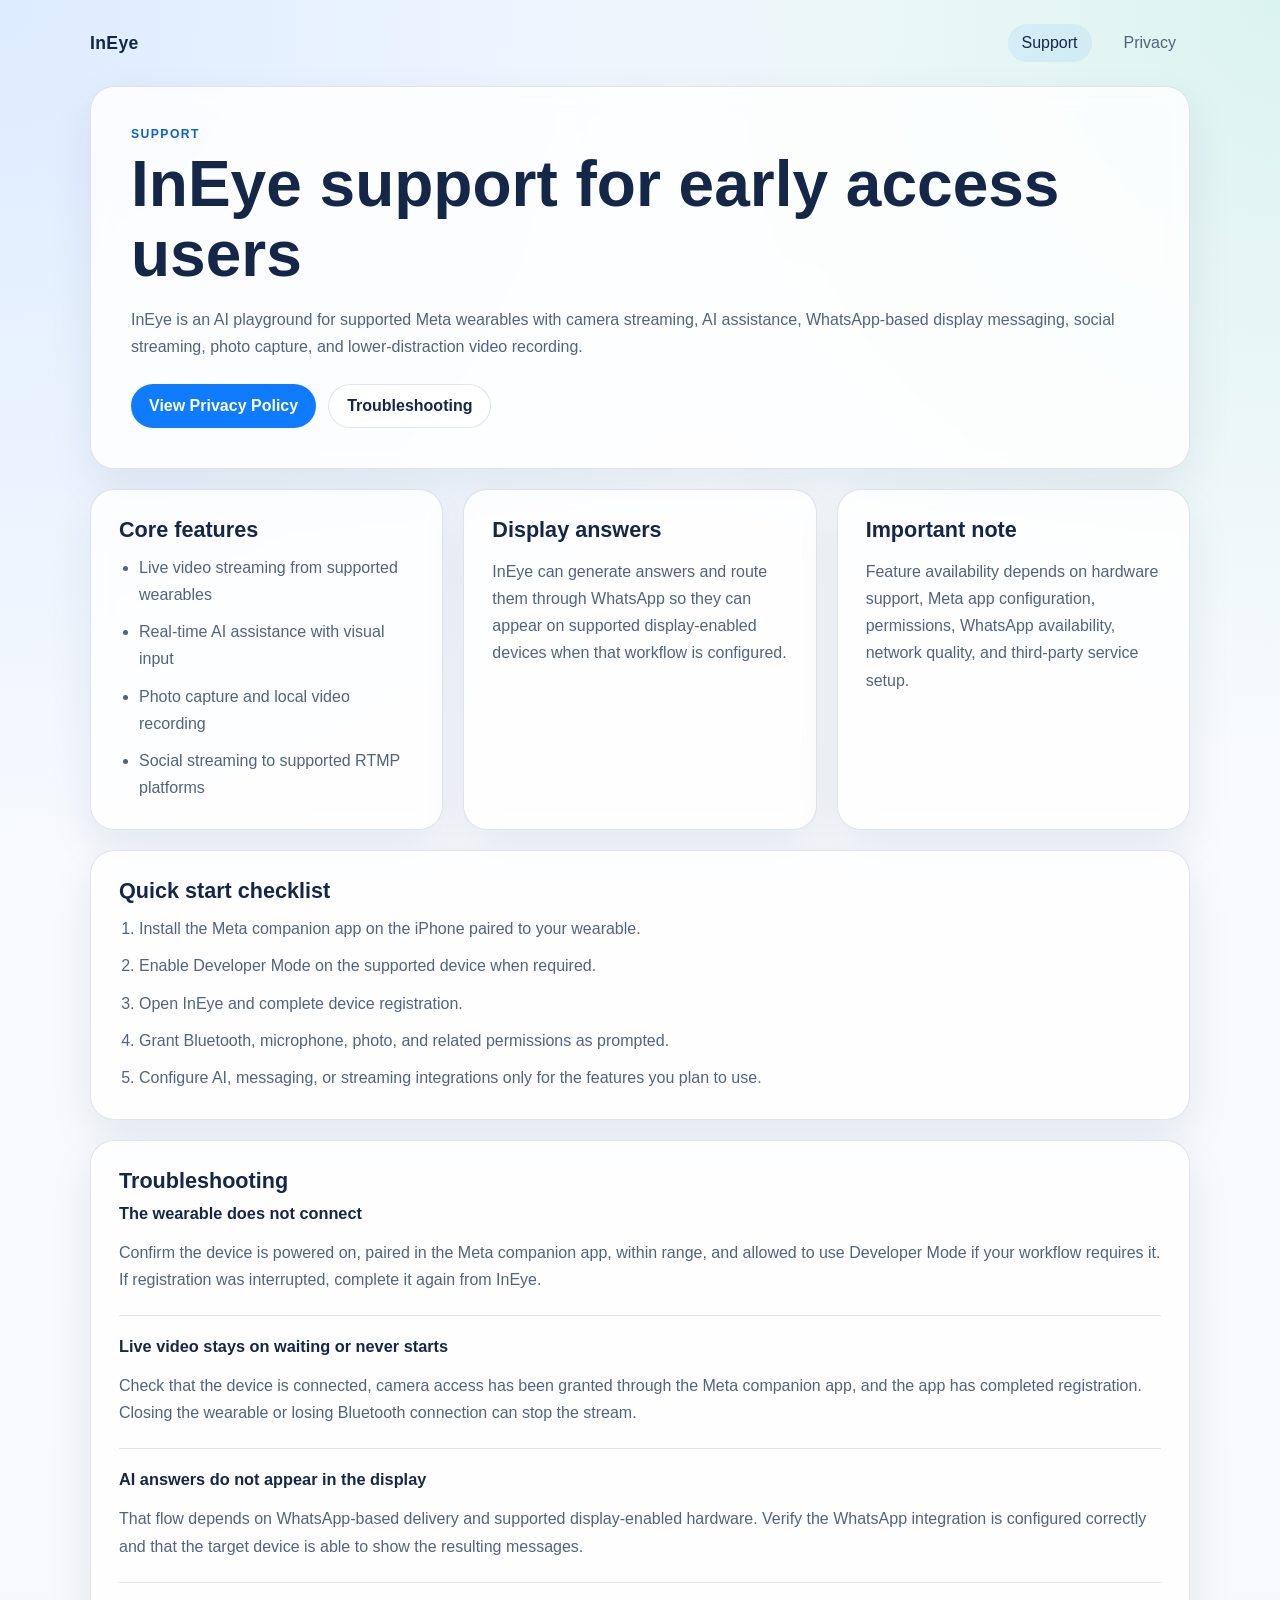
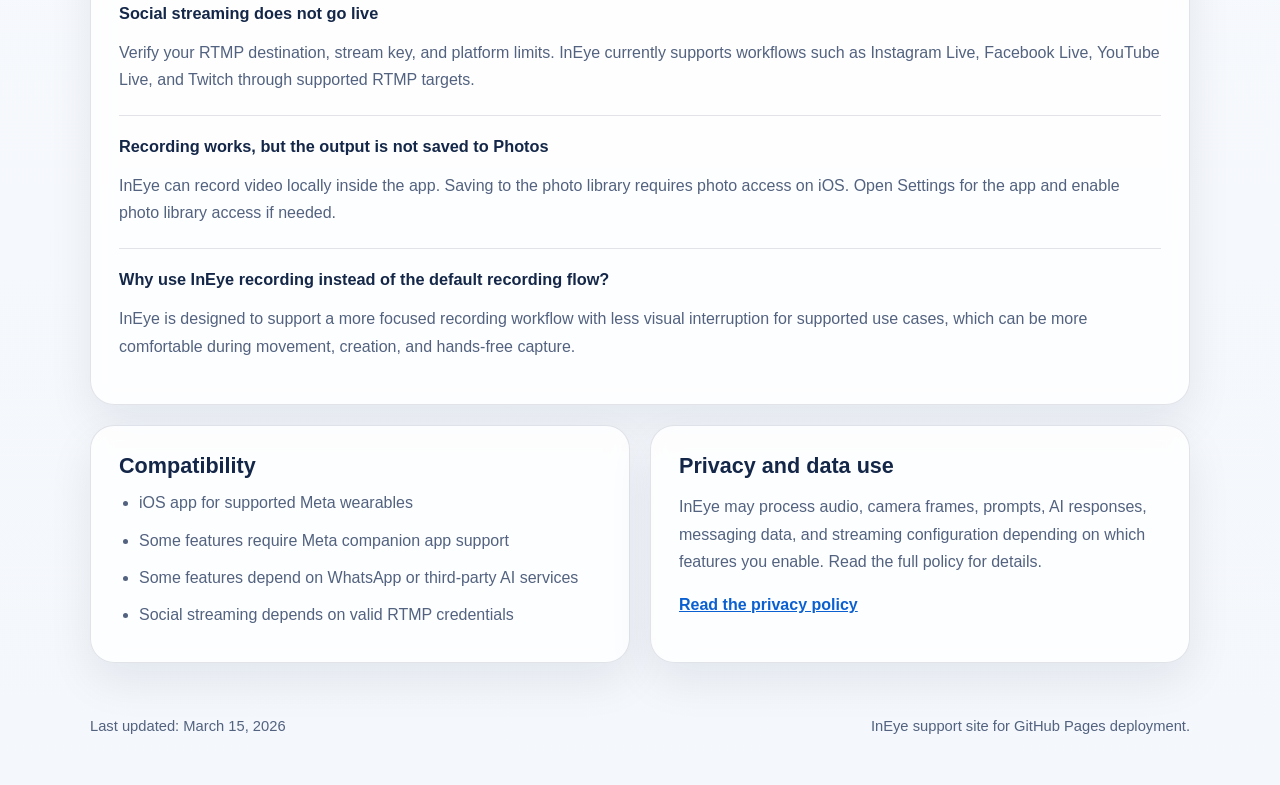
==== index.html @ 04df111a "Publish support docs" ====
<!doctype html>
<html lang="en">
  <head>
    <meta charset="UTF-8" />
    <meta
      name="viewport"
      content="width=device-width, initial-scale=1.0"
    />
    <title>InEye Support</title>
    <meta
      name="description"
      content="Support information for InEye, an AI playground for supported Meta wearables."
    />
    <link rel="stylesheet" href="./styles.css" />
  </head>
  <body>
    <div class="page-shell">
      <header class="topbar">
        <a class="brand" href="./index.html">InEye</a>
        <nav class="topnav" aria-label="Primary">
          <a aria-current="page" href="./index.html">Support</a>
          <a href="./privacy.html">Privacy</a>
        </nav>
      </header>

      <main class="content">
        <section class="hero">
          <p class="eyebrow">Support</p>
          <h1>InEye support for early access users</h1>
          <p class="lede">
            InEye is an AI playground for supported Meta wearables with camera
            streaming, AI assistance, WhatsApp-based display messaging, social
            streaming, photo capture, and lower-distraction video recording.
          </p>
          <div class="hero-actions">
            <a class="button primary" href="./privacy.html">View Privacy Policy</a>
            <a class="button secondary" href="#troubleshooting">Troubleshooting</a>
          </div>
        </section>

        <section class="grid three-up">
          <article class="card">
            <h2>Core features</h2>
            <ul>
              <li>Live video streaming from supported wearables</li>
              <li>Real-time AI assistance with visual input</li>
              <li>Photo capture and local video recording</li>
              <li>Social streaming to supported RTMP platforms</li>
            </ul>
          </article>

          <article class="card">
            <h2>Display answers</h2>
            <p>
              InEye can generate answers and route them through WhatsApp so they
              can appear on supported display-enabled devices when that workflow
              is configured.
            </p>
          </article>

          <article class="card">
            <h2>Important note</h2>
            <p>
              Feature availability depends on hardware support, Meta app
              configuration, permissions, WhatsApp availability, network
              quality, and third-party service setup.
            </p>
          </article>
        </section>

        <section class="card" id="quick-start">
          <h2>Quick start checklist</h2>
          <ol class="number-list">
            <li>Install the Meta companion app on the iPhone paired to your wearable.</li>
            <li>Enable Developer Mode on the supported device when required.</li>
            <li>Open InEye and complete device registration.</li>
            <li>Grant Bluetooth, microphone, photo, and related permissions as prompted.</li>
            <li>Configure AI, messaging, or streaming integrations only for the features you plan to use.</li>
          </ol>
        </section>

        <section class="card" id="troubleshooting">
          <h2>Troubleshooting</h2>

          <div class="faq-item">
            <h3>The wearable does not connect</h3>
            <p>
              Confirm the device is powered on, paired in the Meta companion
              app, within range, and allowed to use Developer Mode if your
              workflow requires it. If registration was interrupted, complete it
              again from InEye.
            </p>
          </div>

          <div class="faq-item">
            <h3>Live video stays on waiting or never starts</h3>
            <p>
              Check that the device is connected, camera access has been granted
              through the Meta companion app, and the app has completed
              registration. Closing the wearable or losing Bluetooth connection
              can stop the stream.
            </p>
          </div>

          <div class="faq-item">
            <h3>AI answers do not appear in the display</h3>
            <p>
              That flow depends on WhatsApp-based delivery and supported
              display-enabled hardware. Verify the WhatsApp integration is
              configured correctly and that the target device is able to show
              the resulting messages.
            </p>
          </div>

          <div class="faq-item">
            <h3>Social streaming does not go live</h3>
            <p>
              Verify your RTMP destination, stream key, and platform limits.
              InEye currently supports workflows such as Instagram Live,
              Facebook Live, YouTube Live, and Twitch through supported RTMP
              targets.
            </p>
          </div>

          <div class="faq-item">
            <h3>Recording works, but the output is not saved to Photos</h3>
            <p>
              InEye can record video locally inside the app. Saving to the photo
              library requires photo access on iOS. Open Settings for the app
              and enable photo library access if needed.
            </p>
          </div>

          <div class="faq-item">
            <h3>Why use InEye recording instead of the default recording flow?</h3>
            <p>
              InEye is designed to support a more focused recording workflow
              with less visual interruption for supported use cases, which can
              be more comfortable during movement, creation, and hands-free
              capture.
            </p>
          </div>
        </section>

        <section class="grid two-up">
          <article class="card">
            <h2>Compatibility</h2>
            <ul>
              <li>iOS app for supported Meta wearables</li>
              <li>Some features require Meta companion app support</li>
              <li>Some features depend on WhatsApp or third-party AI services</li>
              <li>Social streaming depends on valid RTMP credentials</li>
            </ul>
          </article>

          <article class="card">
            <h2>Privacy and data use</h2>
            <p>
              InEye may process audio, camera frames, prompts, AI responses,
              messaging data, and streaming configuration depending on which
              features you enable. Read the full policy for details.
            </p>
            <p>
              <a class="text-link" href="./privacy.html">Read the privacy policy</a>
            </p>
          </article>
        </section>
      </main>

      <footer class="footer">
        <p>Last updated: March 15, 2026</p>
        <p>InEye support site for GitHub Pages deployment.</p>
      </footer>
    </div>
  </body>
</html>
---- styles.css ----
:root {
  --bg: #f4f7fb;
  --surface: rgba(255, 255, 255, 0.82);
  --surface-strong: #ffffff;
  --border: rgba(20, 39, 72, 0.12);
  --text: #142748;
  --muted: #52627f;
  --accent: #0f7bff;
  --accent-dark: #0a5fd1;
  --shadow: 0 18px 45px rgba(15, 38, 74, 0.08);
  --radius-lg: 24px;
  --radius-md: 18px;
  --max-width: 1100px;
}

* {
  box-sizing: border-box;
}

html {
  scroll-behavior: smooth;
}

body {
  margin: 0;
  font-family: "Avenir Next", Avenir, "Segoe UI", Helvetica, Arial, sans-serif;
  color: var(--text);
  background:
    radial-gradient(circle at top left, rgba(15, 123, 255, 0.12), transparent 32%),
    radial-gradient(circle at top right, rgba(0, 187, 125, 0.12), transparent 28%),
    linear-gradient(180deg, #f9fbff 0%, var(--bg) 100%);
}

a {
  color: inherit;
}

.page-shell {
  min-height: 100vh;
}

.topbar,
.content,
.footer {
  width: min(calc(100% - 32px), var(--max-width));
  margin: 0 auto;
}

.topbar {
  display: flex;
  align-items: center;
  justify-content: space-between;
  padding: 24px 0 12px;
}

.brand {
  font-size: 1.1rem;
  font-weight: 700;
  letter-spacing: 0.02em;
  text-decoration: none;
}

.topnav {
  display: flex;
  gap: 18px;
}

.topnav a {
  padding: 10px 14px;
  border-radius: 999px;
  text-decoration: none;
  color: var(--muted);
}

.topnav a[aria-current="page"] {
  color: var(--text);
  background: rgba(15, 123, 255, 0.08);
}

.content {
  display: grid;
  gap: 20px;
  padding: 12px 0 40px;
}

.hero,
.card {
  border: 1px solid var(--border);
  border-radius: var(--radius-lg);
  background: var(--surface);
  backdrop-filter: blur(10px);
  box-shadow: var(--shadow);
}

.hero {
  padding: 40px;
}

.hero.compact {
  padding-bottom: 30px;
}

.eyebrow {
  margin: 0 0 8px;
  text-transform: uppercase;
  letter-spacing: 0.12em;
  font-size: 0.76rem;
  font-weight: 700;
  color: var(--accent-dark);
}

h1,
h2,
h3 {
  margin-top: 0;
  line-height: 1.1;
}

h1 {
  margin-bottom: 14px;
  font-size: clamp(2.2rem, 5vw, 4.3rem);
}

h2 {
  margin-bottom: 12px;
  font-size: 1.35rem;
}

h3 {
  margin-bottom: 8px;
  font-size: 1.02rem;
}

.lede,
.card p,
.card li {
  font-size: 1rem;
  line-height: 1.7;
  color: var(--muted);
}

.hero-actions {
  display: flex;
  flex-wrap: wrap;
  gap: 12px;
  margin-top: 24px;
}

.button {
  display: inline-flex;
  align-items: center;
  justify-content: center;
  padding: 12px 18px;
  border-radius: 999px;
  text-decoration: none;
  font-weight: 600;
}

.button.primary {
  background: var(--accent);
  color: #ffffff;
}

.button.secondary {
  border: 1px solid var(--border);
  background: rgba(255, 255, 255, 0.72);
}

.grid {
  display: grid;
  gap: 20px;
}

.three-up {
  grid-template-columns: repeat(3, minmax(0, 1fr));
}

.two-up {
  grid-template-columns: repeat(2, minmax(0, 1fr));
}

.card {
  padding: 28px;
}

.card ul,
.card ol {
  margin: 0;
  padding-left: 20px;
}

.number-list li + li,
.card ul li + li {
  margin-top: 10px;
}

.faq-item + .faq-item {
  margin-top: 22px;
  padding-top: 22px;
  border-top: 1px solid var(--border);
}

.legal h2 {
  margin-top: 28px;
}

.legal h2:first-child {
  margin-top: 0;
}

.text-link {
  color: var(--accent-dark);
  font-weight: 600;
}

.footer {
  display: flex;
  justify-content: space-between;
  gap: 12px;
  padding: 0 0 36px;
  color: var(--muted);
  font-size: 0.92rem;
}

@media (max-width: 900px) {
  .three-up,
  .two-up {
    grid-template-columns: 1fr;
  }

  .hero {
    padding: 28px;
  }
}

@media (max-width: 640px) {
  .topbar,
  .footer {
    flex-direction: column;
    align-items: flex-start;
  }

  .topnav {
    width: 100%;
    flex-wrap: wrap;
  }

  .topnav a {
    padding-left: 0;
  }

  .card,
  .hero {
    border-radius: var(--radius-md);
  }
}
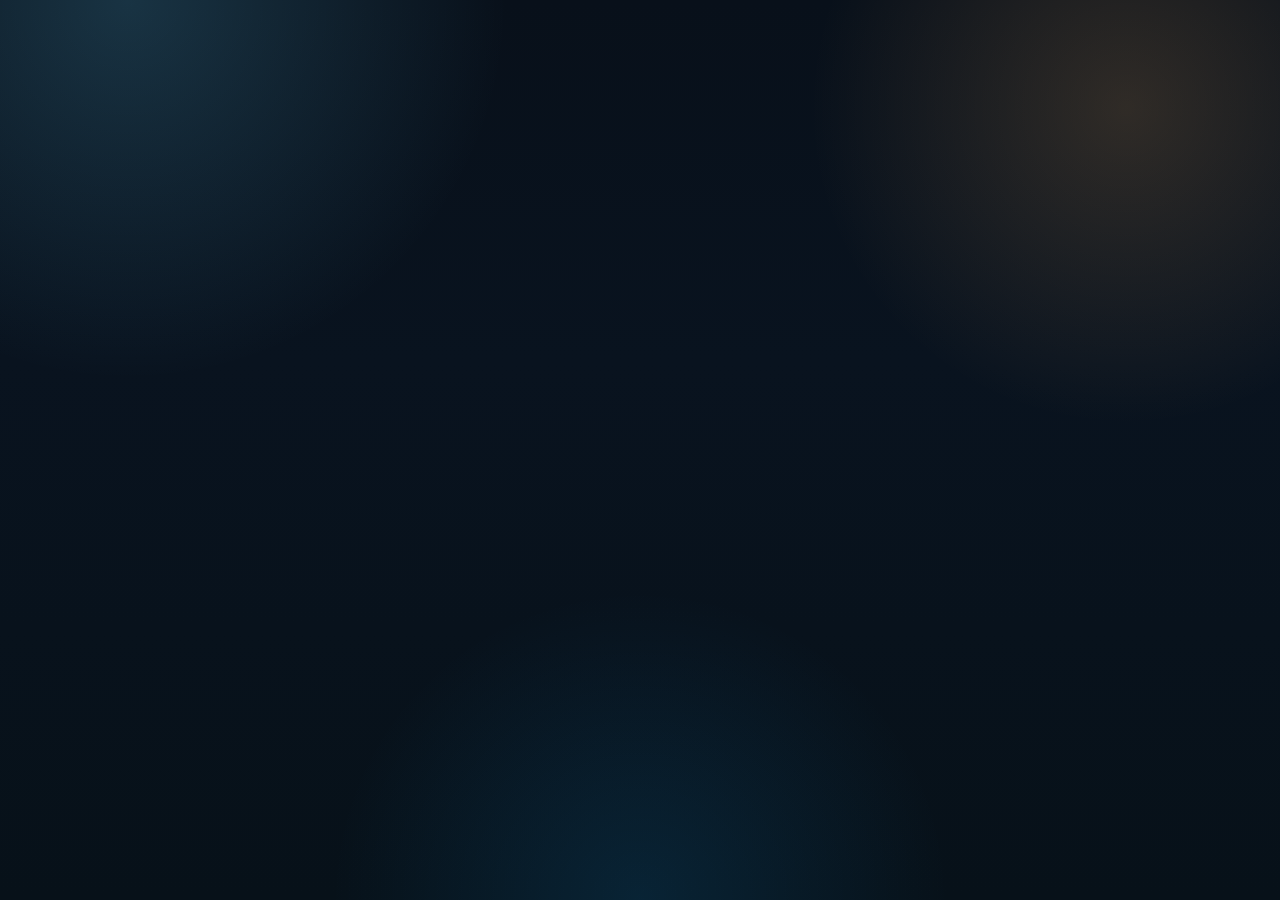
==== commit 99d41d0d: "Publish docs from MikeDevBeddo/ineye-mob@ec9437fd50f0fcb9baf7f69a7d7a71a6258b11c3" ====
--- a/index.html
+++ b/index.html
@@ -1,176 +1,24 @@
-<!doctype html>
+<!DOCTYPE html>
 <html lang="en">
   <head>
     <meta charset="UTF-8" />
-    <meta
-      name="viewport"
-      content="width=device-width, initial-scale=1.0"
-    />
+    <meta name="viewport" content="width=device-width, initial-scale=1.0" />
     <title>InEye Support</title>
     <meta
       name="description"
       content="Support information for InEye, an AI playground for supported Meta wearables."
     />
+    <meta name="apple-itunes-app" content="app-id=6760617624" />
     <link rel="stylesheet" href="./styles.css" />
   </head>
-  <body>
-    <div class="page-shell">
-      <header class="topbar">
-        <a class="brand" href="./index.html">InEye</a>
-        <nav class="topnav" aria-label="Primary">
-          <a aria-current="page" href="./index.html">Support</a>
-          <a href="./privacy.html">Privacy</a>
-        </nav>
-      </header>
-
-      <main class="content">
-        <section class="hero">
-          <p class="eyebrow">Support</p>
-          <h1>InEye support for early access users</h1>
-          <p class="lede">
-            InEye is an AI playground for supported Meta wearables with camera
-            streaming, AI assistance, WhatsApp-based display messaging, social
-            streaming, photo capture, and lower-distraction video recording.
-          </p>
-          <div class="hero-actions">
-            <a class="button primary" href="./privacy.html">View Privacy Policy</a>
-            <a class="button secondary" href="#troubleshooting">Troubleshooting</a>
-          </div>
-        </section>
-
-        <section class="grid three-up">
-          <article class="card">
-            <h2>Core features</h2>
-            <ul>
-              <li>Live video streaming from supported wearables</li>
-              <li>Real-time AI assistance with visual input</li>
-              <li>Photo capture and local video recording</li>
-              <li>Social streaming to supported RTMP platforms</li>
-            </ul>
-          </article>
-
-          <article class="card">
-            <h2>Display answers</h2>
-            <p>
-              InEye can generate answers and route them through WhatsApp so they
-              can appear on supported display-enabled devices when that workflow
-              is configured.
-            </p>
-          </article>
-
-          <article class="card">
-            <h2>Important note</h2>
-            <p>
-              Feature availability depends on hardware support, Meta app
-              configuration, permissions, WhatsApp availability, network
-              quality, and third-party service setup.
-            </p>
-          </article>
-        </section>
-
-        <section class="card" id="quick-start">
-          <h2>Quick start checklist</h2>
-          <ol class="number-list">
-            <li>Install the Meta companion app on the iPhone paired to your wearable.</li>
-            <li>Enable Developer Mode on the supported device when required.</li>
-            <li>Open InEye and complete device registration.</li>
-            <li>Grant Bluetooth, microphone, photo, and related permissions as prompted.</li>
-            <li>Configure AI, messaging, or streaming integrations only for the features you plan to use.</li>
-          </ol>
-        </section>
-
-        <section class="card" id="troubleshooting">
-          <h2>Troubleshooting</h2>
-
-          <div class="faq-item">
-            <h3>The wearable does not connect</h3>
-            <p>
-              Confirm the device is powered on, paired in the Meta companion
-              app, within range, and allowed to use Developer Mode if your
-              workflow requires it. If registration was interrupted, complete it
-              again from InEye.
-            </p>
-          </div>
-
-          <div class="faq-item">
-            <h3>Live video stays on waiting or never starts</h3>
-            <p>
-              Check that the device is connected, camera access has been granted
-              through the Meta companion app, and the app has completed
-              registration. Closing the wearable or losing Bluetooth connection
-              can stop the stream.
-            </p>
-          </div>
-
-          <div class="faq-item">
-            <h3>AI answers do not appear in the display</h3>
-            <p>
-              That flow depends on WhatsApp-based delivery and supported
-              display-enabled hardware. Verify the WhatsApp integration is
-              configured correctly and that the target device is able to show
-              the resulting messages.
-            </p>
-          </div>
-
-          <div class="faq-item">
-            <h3>Social streaming does not go live</h3>
-            <p>
-              Verify your RTMP destination, stream key, and platform limits.
-              InEye currently supports workflows such as Instagram Live,
-              Facebook Live, YouTube Live, and Twitch through supported RTMP
-              targets.
-            </p>
-          </div>
-
-          <div class="faq-item">
-            <h3>Recording works, but the output is not saved to Photos</h3>
-            <p>
-              InEye can record video locally inside the app. Saving to the photo
-              library requires photo access on iOS. Open Settings for the app
-              and enable photo library access if needed.
-            </p>
-          </div>
-
-          <div class="faq-item">
-            <h3>Why use InEye recording instead of the default recording flow?</h3>
-            <p>
-              InEye is designed to support a more focused recording workflow
-              with less visual interruption for supported use cases, which can
-              be more comfortable during movement, creation, and hands-free
-              capture.
-            </p>
-          </div>
-        </section>
-
-        <section class="grid two-up">
-          <article class="card">
-            <h2>Compatibility</h2>
-            <ul>
-              <li>iOS app for supported Meta wearables</li>
-              <li>Some features require Meta companion app support</li>
-              <li>Some features depend on WhatsApp or third-party AI services</li>
-              <li>Social streaming depends on valid RTMP credentials</li>
-            </ul>
-          </article>
-
-          <article class="card">
-            <h2>Privacy and data use</h2>
-            <p>
-              InEye may process audio, camera frames, prompts, AI responses,
-              messaging data, and streaming configuration depending on which
-              features you enable. Read the full policy for details.
-            </p>
-            <p>
-              <a class="text-link" href="./privacy.html">Read the privacy policy</a>
-            </p>
-          </article>
-        </section>
-      </main>
-
-      <footer class="footer">
-        <p>Last updated: March 15, 2026</p>
-        <p>InEye support site for GitHub Pages deployment.</p>
-      </footer>
+  <body data-page="support">
+    <div id="root">
+      <noscript>
+        <p class="noscript-copy">
+          InEye support needs JavaScript enabled to render this page.
+        </p>
+      </noscript>
     </div>
+    <script type="module" src="./site.js"></script>
   </body>
 </html>
--- a/styles.css
+++ b/styles.css
@@ -1,16 +1,23 @@
+@import url("https://fonts.googleapis.com/css2?family=Space+Grotesk:wght@400;500;700&family=Instrument+Serif:ital@0;1&display=swap");
+
 :root {
-  --bg: #f4f7fb;
-  --surface: rgba(255, 255, 255, 0.82);
-  --surface-strong: #ffffff;
-  --border: rgba(20, 39, 72, 0.12);
-  --text: #142748;
-  --muted: #52627f;
-  --accent: #0f7bff;
-  --accent-dark: #0a5fd1;
-  --shadow: 0 18px 45px rgba(15, 38, 74, 0.08);
+  --bg: #09131f;
+  --bg-soft: #10263d;
+  --surface: rgba(10, 24, 39, 0.76);
+  --surface-strong: rgba(12, 28, 46, 0.94);
+  --surface-bright: rgba(18, 41, 68, 0.86);
+  --border: rgba(146, 207, 255, 0.18);
+  --text: #f4fbff;
+  --muted: #a6bfd5;
+  --accent: #64d3ff;
+  --accent-strong: #18a8ff;
+  --accent-warm: #ffb562;
+  --success: #7cffc6;
+  --shadow: 0 26px 80px rgba(4, 9, 16, 0.42);
+  --radius-xl: 30px;
   --radius-lg: 24px;
   --radius-md: 18px;
-  --max-width: 1100px;
+  --content-width: 1180px;
 }
 
 * {
@@ -23,234 +30,687 @@
 
 body {
   margin: 0;
-  font-family: "Avenir Next", Avenir, "Segoe UI", Helvetica, Arial, sans-serif;
+  min-height: 100vh;
   color: var(--text);
-  background:
-    radial-gradient(circle at top left, rgba(15, 123, 255, 0.12), transparent 32%),
-    radial-gradient(circle at top right, rgba(0, 187, 125, 0.12), transparent 28%),
-    linear-gradient(180deg, #f9fbff 0%, var(--bg) 100%);
+  background: radial-gradient(
+      circle at 10% 0%,
+      rgba(100, 211, 255, 0.18),
+      transparent 26%
+    ),
+    radial-gradient(
+      circle at 88% 12%,
+      rgba(255, 181, 98, 0.16),
+      transparent 23%
+    ),
+    radial-gradient(
+      circle at 50% 100%,
+      rgba(18, 168, 255, 0.12),
+      transparent 28%
+    ),
+    linear-gradient(180deg, #08101a 0%, #09131f 40%, #071119 100%);
+  font-family: "Space Grotesk", "Segoe UI", sans-serif;
 }
 
 a {
   color: inherit;
 }
 
-.page-shell {
-  min-height: 100vh;
-}
-
-.topbar,
-.content,
-.footer {
-  width: min(calc(100% - 32px), var(--max-width));
+button,
+a {
+  -webkit-tap-highlight-color: transparent;
+}
+
+.noscript-copy {
+  margin: 0;
+  padding: 40px 24px;
+  color: var(--text);
+  text-align: center;
+}
+
+.site-shell {
+  position: relative;
+  overflow: hidden;
+}
+
+.site-noise,
+.site-glow {
+  position: fixed;
+  inset: 0;
+  pointer-events: none;
+}
+
+.site-noise {
+  opacity: 0.06;
+  background-image: linear-gradient(
+      rgba(255, 255, 255, 0.2) 1px,
+      transparent 1px
+    ),
+    linear-gradient(90deg, rgba(255, 255, 255, 0.16) 1px, transparent 1px);
+  background-size: 32px 32px;
+  mask-image: radial-gradient(circle at center, black 30%, transparent 88%);
+}
+
+.site-glow {
+  background: radial-gradient(
+      circle at 18% 18%,
+      rgba(100, 211, 255, 0.12),
+      transparent 18%
+    ),
+    radial-gradient(circle at 82% 22%, rgba(255, 181, 98, 0.1), transparent 16%);
+  animation: drift 18s ease-in-out infinite alternate;
+}
+
+.site-frame,
+.site-footer {
+  width: min(calc(100% - 40px), var(--content-width));
   margin: 0 auto;
 }
 
-.topbar {
+.site-frame {
+  position: relative;
+  z-index: 1;
+  padding: 28px 0 64px;
+}
+
+.masthead {
   display: flex;
   align-items: center;
   justify-content: space-between;
-  padding: 24px 0 12px;
+  gap: 16px;
+  margin-bottom: 28px;
 }
 
 .brand {
+  display: inline-flex;
+  align-items: center;
+  gap: 14px;
+  text-decoration: none;
+}
+
+.brand-mark {
+  display: inline-flex;
+  align-items: center;
+  justify-content: center;
+  width: 42px;
+  height: 42px;
+  border: 1px solid rgba(146, 207, 255, 0.28);
+  border-radius: 15px;
+  background: linear-gradient(
+    145deg,
+    rgba(24, 168, 255, 0.28),
+    rgba(100, 211, 255, 0.08)
+  );
+  box-shadow: inset 0 1px 0 rgba(255, 255, 255, 0.12);
+  font-weight: 700;
   font-size: 1.1rem;
+}
+
+.brand-copy {
+  display: grid;
+  gap: 3px;
+}
+
+.brand-title {
+  font-size: 1.08rem;
   font-weight: 700;
   letter-spacing: 0.02em;
+}
+
+.brand-subtitle {
+  color: var(--muted);
+  font-size: 0.82rem;
+}
+
+.mastnav {
+  display: flex;
+  flex-wrap: wrap;
+  gap: 10px;
+}
+
+.mastnav a {
+  padding: 11px 16px;
+  border: 1px solid transparent;
+  border-radius: 999px;
+  color: var(--muted);
   text-decoration: none;
-}
-
-.topnav {
-  display: flex;
-  gap: 18px;
-}
-
-.topnav a {
-  padding: 10px 14px;
-  border-radius: 999px;
-  text-decoration: none;
-  color: var(--muted);
-}
-
-.topnav a[aria-current="page"] {
+  transition: border-color 180ms ease, color 180ms ease, background 180ms ease,
+    transform 180ms ease;
+}
+
+.mastnav a:hover {
+  transform: translateY(-1px);
+  border-color: rgba(146, 207, 255, 0.2);
   color: var(--text);
-  background: rgba(15, 123, 255, 0.08);
-}
-
-.content {
-  display: grid;
+}
+
+.mastnav a[aria-current="page"] {
+  color: var(--text);
+  border-color: rgba(100, 211, 255, 0.26);
+  background: rgba(15, 34, 56, 0.64);
+}
+
+.page-stack {
+  display: grid;
+  gap: 22px;
+}
+
+.hero {
+  display: grid;
+  grid-template-columns: minmax(0, 1.5fr) minmax(280px, 0.9fr);
   gap: 20px;
-  padding: 12px 0 40px;
-}
-
-.hero,
-.card {
+  padding: 36px;
   border: 1px solid var(--border);
-  border-radius: var(--radius-lg);
-  background: var(--surface);
-  backdrop-filter: blur(10px);
+  border-radius: var(--radius-xl);
+  background: linear-gradient(
+      140deg,
+      rgba(255, 255, 255, 0.04),
+      transparent 46%
+    ),
+    linear-gradient(180deg, rgba(10, 24, 39, 0.94), rgba(10, 24, 39, 0.72));
   box-shadow: var(--shadow);
 }
 
-.hero {
-  padding: 40px;
-}
-
-.hero.compact {
-  padding-bottom: 30px;
+.hero-copy,
+.hero-panel {
+  min-width: 0;
 }
 
 .eyebrow {
-  margin: 0 0 8px;
+  display: inline-flex;
+  align-items: center;
+  gap: 8px;
+  margin: 0 0 18px;
+  color: var(--accent);
+  font-size: 0.78rem;
+  font-weight: 700;
+  letter-spacing: 0.16em;
   text-transform: uppercase;
-  letter-spacing: 0.12em;
-  font-size: 0.76rem;
-  font-weight: 700;
-  color: var(--accent-dark);
-}
-
-h1,
-h2,
-h3 {
-  margin-top: 0;
-  line-height: 1.1;
-}
-
-h1 {
-  margin-bottom: 14px;
-  font-size: clamp(2.2rem, 5vw, 4.3rem);
-}
-
-h2 {
-  margin-bottom: 12px;
-  font-size: 1.35rem;
-}
-
-h3 {
-  margin-bottom: 8px;
-  font-size: 1.02rem;
-}
-
-.lede,
-.card p,
-.card li {
-  font-size: 1rem;
-  line-height: 1.7;
-  color: var(--muted);
-}
-
-.hero-actions {
+}
+
+.eyebrow::before {
+  content: "";
+  width: 28px;
+  height: 1px;
+  background: currentColor;
+  opacity: 0.7;
+}
+
+.display {
+  margin: 0;
+  font-size: clamp(2.8rem, 7vw, 5.6rem);
+  line-height: 0.96;
+  letter-spacing: -0.05em;
+}
+
+.display em {
+  font-family: "Instrument Serif", Georgia, serif;
+  font-style: italic;
+  font-weight: 400;
+  letter-spacing: 0;
+}
+
+.lede {
+  margin: 20px 0 0;
+  max-width: 52rem;
+  color: var(--muted);
+  font-size: 1.06rem;
+  line-height: 1.8;
+}
+
+.hero-actions,
+.chip-row {
   display: flex;
   flex-wrap: wrap;
   gap: 12px;
-  margin-top: 24px;
+}
+
+.hero-actions {
+  margin-top: 28px;
 }
 
 .button {
   display: inline-flex;
   align-items: center;
   justify-content: center;
-  padding: 12px 18px;
+  gap: 10px;
+  padding: 13px 18px;
+  border: 1px solid transparent;
   border-radius: 999px;
+  font-weight: 600;
   text-decoration: none;
-  font-weight: 600;
-}
-
-.button.primary {
-  background: var(--accent);
-  color: #ffffff;
-}
-
-.button.secondary {
+  transition: transform 180ms ease, border-color 180ms ease,
+    background 180ms ease;
+}
+
+.button:hover {
+  transform: translateY(-2px);
+}
+
+.button-primary {
+  color: #06111b;
+  background: linear-gradient(120deg, var(--accent), #f6fbff);
+}
+
+.button-secondary {
+  border-color: rgba(146, 207, 255, 0.24);
+  background: rgba(16, 38, 61, 0.78);
+}
+
+.button-tertiary {
+  border-color: rgba(255, 181, 98, 0.22);
+  background: rgba(255, 181, 98, 0.08);
+}
+
+.hero-panel {
+  padding: 24px;
+  border: 1px solid rgba(146, 207, 255, 0.16);
+  border-radius: var(--radius-lg);
+  background: linear-gradient(
+    160deg,
+    rgba(18, 41, 68, 0.72),
+    rgba(10, 24, 39, 0.94)
+  );
+}
+
+.panel-label {
+  margin: 0;
+  color: var(--accent-warm);
+  font-size: 0.82rem;
+  font-weight: 700;
+  letter-spacing: 0.12em;
+  text-transform: uppercase;
+}
+
+.panel-title {
+  margin: 14px 0 10px;
+  font-size: 1.6rem;
+}
+
+.panel-copy {
+  margin: 0 0 16px;
+  color: var(--muted);
+  line-height: 1.7;
+}
+
+.signal-list,
+.detail-list,
+.policy-list,
+.checklist {
+  margin: 0;
+  padding: 0;
+  list-style: none;
+}
+
+.signal-list li,
+.detail-list li,
+.checklist li {
+  display: flex;
+  gap: 12px;
+  align-items: flex-start;
+  color: var(--muted);
+  line-height: 1.7;
+}
+
+.signal-list li + li,
+.detail-list li + li,
+.checklist li + li {
+  margin-top: 12px;
+}
+
+.signal-list li::before,
+.detail-list li::before,
+.checklist li::before {
+  content: "";
+  flex: 0 0 10px;
+  width: 10px;
+  height: 10px;
+  margin-top: 0.5rem;
+  border-radius: 999px;
+  background: linear-gradient(135deg, var(--accent), var(--success));
+  box-shadow: 0 0 14px rgba(100, 211, 255, 0.5);
+}
+
+.chip-row {
+  margin-top: 18px;
+}
+
+.chip {
+  padding: 8px 12px;
+  border: 1px solid rgba(146, 207, 255, 0.16);
+  border-radius: 999px;
+  color: var(--muted);
+  font-size: 0.88rem;
+  background: rgba(255, 255, 255, 0.04);
+}
+
+.section-card,
+.feature-card,
+.faq-card,
+.info-card,
+.policy-card,
+.spotlight-card {
   border: 1px solid var(--border);
-  background: rgba(255, 255, 255, 0.72);
-}
-
-.grid {
-  display: grid;
-  gap: 20px;
-}
-
-.three-up {
-  grid-template-columns: repeat(3, minmax(0, 1fr));
-}
-
-.two-up {
-  grid-template-columns: repeat(2, minmax(0, 1fr));
-}
-
-.card {
+  border-radius: var(--radius-lg);
+  background: var(--surface);
+  box-shadow: var(--shadow);
+}
+
+.section-card,
+.faq-card,
+.info-card,
+.policy-card,
+.spotlight-card {
   padding: 28px;
 }
 
-.card ul,
-.card ol {
-  margin: 0;
-  padding-left: 20px;
-}
-
-.number-list li + li,
-.card ul li + li {
-  margin-top: 10px;
-}
-
-.faq-item + .faq-item {
-  margin-top: 22px;
-  padding-top: 22px;
-  border-top: 1px solid var(--border);
-}
-
-.legal h2 {
-  margin-top: 28px;
-}
-
-.legal h2:first-child {
-  margin-top: 0;
-}
-
-.text-link {
-  color: var(--accent-dark);
-  font-weight: 600;
-}
-
-.footer {
+.section-head {
   display: flex;
   justify-content: space-between;
+  gap: 16px;
+  align-items: end;
+  margin-bottom: 16px;
+}
+
+.section-title {
+  margin: 0;
+  font-size: clamp(1.7rem, 4vw, 2.6rem);
+  line-height: 1.05;
+}
+
+.section-intro {
+  margin: 8px 0 0;
+  max-width: 42rem;
+  color: var(--muted);
+  line-height: 1.7;
+}
+
+.section-tag {
+  padding: 9px 12px;
+  border-radius: 999px;
+  background: rgba(255, 181, 98, 0.08);
+  color: var(--accent-warm);
+  font-size: 0.84rem;
+  font-weight: 600;
+}
+
+.feature-grid,
+.two-up-grid,
+.policy-grid {
+  display: grid;
+  gap: 18px;
+}
+
+.feature-grid {
+  grid-template-columns: repeat(3, minmax(0, 1fr));
+}
+
+.two-up-grid {
+  grid-template-columns: repeat(2, minmax(0, 1fr));
+}
+
+.policy-grid {
+  grid-template-columns: repeat(2, minmax(0, 1fr));
+}
+
+.feature-card {
+  position: relative;
+  overflow: hidden;
+  padding: 24px;
+  background: linear-gradient(
+      160deg,
+      rgba(100, 211, 255, 0.08),
+      transparent 48%
+    ),
+    linear-gradient(180deg, rgba(12, 28, 46, 0.92), rgba(10, 24, 39, 0.78));
+}
+
+.feature-card::after {
+  content: "";
+  position: absolute;
+  inset: auto 20px 0 auto;
+  width: 84px;
+  height: 84px;
+  border-radius: 999px;
+  background: radial-gradient(
+    circle,
+    rgba(100, 211, 255, 0.22),
+    transparent 70%
+  );
+  transform: translate(16px, 16px);
+}
+
+.card-label {
+  margin: 0 0 12px;
+  color: var(--accent);
+  font-size: 0.8rem;
+  letter-spacing: 0.12em;
+  text-transform: uppercase;
+}
+
+.card-title {
+  margin: 0 0 12px;
+  font-size: 1.25rem;
+}
+
+.card-copy {
+  margin: 0;
+  color: var(--muted);
+  line-height: 1.72;
+}
+
+.split-layout {
+  display: grid;
+  grid-template-columns: minmax(0, 1.1fr) minmax(280px, 0.9fr);
+  gap: 18px;
+}
+
+.section-divider {
+  height: 1px;
+  background: linear-gradient(90deg, rgba(100, 211, 255, 0.3), transparent 80%);
+}
+
+.faq-stack {
+  display: grid;
+  gap: 14px;
+}
+
+.faq-card h3,
+.info-card h3,
+.policy-card h3,
+.spotlight-card h3 {
+  margin: 0 0 10px;
+  font-size: 1.16rem;
+}
+
+.faq-card p,
+.info-card p,
+.policy-card p,
+.spotlight-card p,
+.policy-card li,
+.faq-card li,
+.info-card li {
+  margin: 0;
+  color: var(--muted);
+  line-height: 1.72;
+}
+
+.policy-card p + p,
+.policy-card p + ul,
+.policy-card ul + p {
+  margin-top: 12px;
+}
+
+.policy-list li + li {
+  margin-top: 10px;
+}
+
+.policy-list li {
+  position: relative;
+  padding-left: 18px;
+  color: var(--muted);
+  line-height: 1.72;
+}
+
+.policy-list li::before {
+  content: "";
+  position: absolute;
+  left: 0;
+  top: 0.72rem;
+  width: 8px;
+  height: 8px;
+  border-radius: 999px;
+  background: var(--accent-warm);
+}
+
+.spotlight-card {
+  background: linear-gradient(
+    180deg,
+    rgba(18, 41, 68, 0.88),
+    rgba(10, 24, 39, 0.96)
+  );
+}
+
+.metric-row {
+  display: grid;
+  grid-template-columns: repeat(2, minmax(0, 1fr));
   gap: 12px;
-  padding: 0 0 36px;
+  margin-top: 18px;
+}
+
+.metric {
+  padding: 14px;
+  border: 1px solid rgba(146, 207, 255, 0.14);
+  border-radius: 18px;
+  background: rgba(255, 255, 255, 0.03);
+}
+
+.metric strong {
+  display: block;
+  margin-bottom: 6px;
+  font-size: 1.25rem;
+}
+
+.metric span {
   color: var(--muted);
   font-size: 0.92rem;
 }
 
-@media (max-width: 900px) {
-  .three-up,
-  .two-up {
+.open-shell {
+  min-height: calc(100vh - 148px);
+  display: grid;
+  place-items: center;
+}
+
+.open-panel {
+  width: min(100%, 760px);
+  padding: 36px;
+  border: 1px solid var(--border);
+  border-radius: var(--radius-xl);
+  background: linear-gradient(155deg, rgba(255, 181, 98, 0.08), transparent 35%),
+    linear-gradient(180deg, rgba(12, 28, 46, 0.94), rgba(10, 24, 39, 0.88));
+  box-shadow: var(--shadow);
+}
+
+.open-grid {
+  display: grid;
+  gap: 16px;
+  grid-template-columns: repeat(3, minmax(0, 1fr));
+  margin-top: 24px;
+}
+
+.open-step {
+  padding: 18px;
+  border: 1px solid rgba(146, 207, 255, 0.16);
+  border-radius: 20px;
+  background: rgba(255, 255, 255, 0.03);
+}
+
+.open-step strong {
+  display: block;
+  margin-bottom: 8px;
+}
+
+.site-footer {
+  position: relative;
+  z-index: 1;
+  display: flex;
+  align-items: center;
+  justify-content: space-between;
+  gap: 16px;
+  padding: 0 0 34px;
+  color: var(--muted);
+  font-size: 0.92rem;
+}
+
+.site-footer p {
+  margin: 0;
+}
+
+.footer-link {
+  color: var(--text);
+  text-decoration: none;
+}
+
+.footer-link:hover {
+  text-decoration: underline;
+}
+
+@keyframes drift {
+  from {
+    transform: translate3d(0, 0, 0) scale(1);
+  }
+
+  to {
+    transform: translate3d(0, 18px, 0) scale(1.02);
+  }
+}
+
+@media (max-width: 1024px) {
+  .hero,
+  .split-layout {
     grid-template-columns: 1fr;
   }
 
-  .hero {
-    padding: 28px;
-  }
-}
-
-@media (max-width: 640px) {
-  .topbar,
-  .footer {
+  .feature-grid,
+  .two-up-grid,
+  .policy-grid,
+  .open-grid {
+    grid-template-columns: 1fr;
+  }
+}
+
+@media (max-width: 720px) {
+  .site-frame,
+  .site-footer {
+    width: min(calc(100% - 28px), var(--content-width));
+  }
+
+  .site-frame {
+    padding-top: 18px;
+  }
+
+  .masthead,
+  .site-footer,
+  .section-head {
     flex-direction: column;
     align-items: flex-start;
   }
 
-  .topnav {
-    width: 100%;
-    flex-wrap: wrap;
-  }
-
-  .topnav a {
-    padding-left: 0;
-  }
-
-  .card,
-  .hero {
-    border-radius: var(--radius-md);
-  }
-}
+  .hero,
+  .open-panel,
+  .section-card,
+  .info-card,
+  .faq-card,
+  .policy-card,
+  .spotlight-card {
+    padding: 22px;
+  }
+
+  .metric-row {
+    grid-template-columns: 1fr;
+  }
+
+  .display {
+    font-size: clamp(2.5rem, 14vw, 4rem);
+  }
+}
